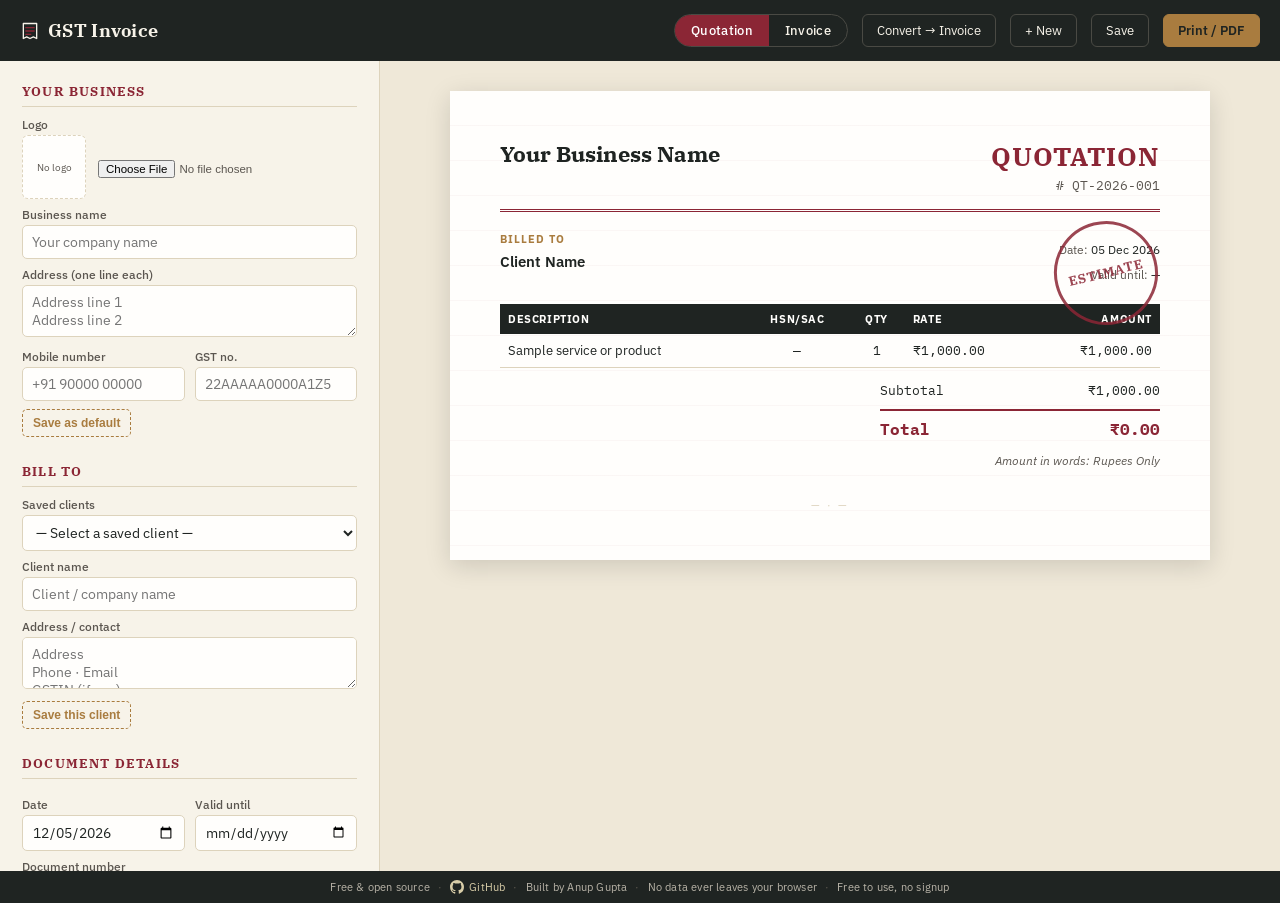
==== index.html @ e52aedb7 "Initial commit: refactor GST Invoice to modular structure with SOLID principles" ====
<!DOCTYPE html>
<html lang="en">
<head>
  <meta charset="UTF-8">
  <meta name="viewport" content="width=device-width, initial-scale=1.0">
  <title>GST Invoice — Quotation &amp; Invoice Maker</title>
  <link rel="stylesheet" href="css/styles.css">
</head>
<body>
  <div class="app">
    <!-- Top toolbar controls -->
    <div class="topbar">
      <div class="brandmark">
        <svg width="20" height="20" viewBox="0 0 24 24" fill="none" aria-hidden="true">
          <path d="M4 3h16v18l-4-2-4 2-4-2-4 2V3z" stroke="#F7F3E9" stroke-width="1.6" stroke-linejoin="round"/>
          <path d="M7 8h10M7 12h10M7 16h6" stroke="#8B2635" stroke-width="1.6" stroke-linecap="round"/>
        </svg>
        GST Invoice
      </div>
      <div class="modeToggle">
        <button id="modeQuoteBtn" class="active">Quotation</button>
        <button id="modeInvoiceBtn">Invoice</button>
      </div>
      <button class="topbtn" id="convertBtn">Convert → Invoice</button>
      <button class="topbtn">+ New</button>
      <button class="topbtn">Save</button>
      <button class="topbtn primary">Print / PDF</button>
    </div>

    <!-- Left panel for user inputs -->
    <div class="panel">
      <!-- Section: Your Business details -->
      <div class="section">
        <h3>Your business</h3>
        <label for="logoFile">Logo</label>
        <div class="logoRow">
          <div class="logoPreviewBox" id="logoPreviewBox">No logo</div>
          <div>
            <input type="file" id="logoFile" accept="image/*">
            <button class="miniBtn" id="logoRemoveBtn" style="display:none;">Remove logo</button>
          </div>
        </div>
        <label for="coName">Business name</label>
        <input type="text" id="coName" placeholder="Your company name">
        
        <label for="coMeta">Address (one line each)</label>
        <textarea id="coMeta" placeholder="Address line 1&#10;Address line 2"></textarea>
        
        <div class="row2">
          <div>
            <label for="coMobile">Mobile number</label>
            <input type="text" id="coMobile" placeholder="+91 90000 00000">
          </div>
          <div>
            <label for="coGSTIN">GST no.</label>
            <input type="text" id="coGSTIN" placeholder="22AAAAA0000A1Z5">
          </div>
        </div>
        <button class="miniBtn">Save as default</button>
      </div>

      <!-- Section: Client details -->
      <div class="section">
        <h3>Bill to</h3>
        <label for="clientSelect">Saved clients</label>
        <select id="clientSelect">
          <option value="">— Select a saved client —</option>
        </select>
        <label for="clName">Client name</label>
        <input type="text" id="clName" placeholder="Client / company name">
        
        <label for="clMeta">Address / contact</label>
        <textarea id="clMeta" placeholder="Address&#10;Phone · Email&#10;GSTIN (if any)"></textarea>
        <button class="miniBtn">Save this client</button>
      </div>

      <!-- Section: Document details -->
      <div class="section">
        <h3>Document details</h3>
        <div class="row2">
          <div>
            <label id="dateLabel" for="docDate">Date</label>
            <input type="date" id="docDate">
          </div>
          <div>
            <label id="dueLabel" for="dueDate">Valid until</label>
            <input type="date" id="dueDate">
          </div>
        </div>
        <label for="docNumber">Document number</label>
        <input type="text" id="docNumber">
        
        <!-- Status Wrap (Invoice only) -->
        <div id="statusWrap" style="display:none;">
          <div class="row2">
            <div>
              <label for="docStatus">Status</label>
              <select id="docStatus">
                <option value="Unpaid">Unpaid</option>
                <option value="Partially Paid">Partially Paid</option>
                <option value="Paid">Paid</option>
              </select>
            </div>
            <div>
              <label for="amountReceived">Amount received</label>
              <input type="number" id="amountReceived" value="0" min="0">
            </div>
          </div>
        </div>
      </div>

      <!-- Section: Line items -->
      <div class="section">
        <h3>Line items</h3>
        <div id="itemsEditor"></div>
        <button class="miniBtn">+ Add item</button>
      </div>

      <!-- Section: Discount & Tax -->
      <div class="section">
        <h3>Discount &amp; tax</h3>
        <div class="row2">
          <div>
            <label for="discountPct">Discount (%)</label>
            <input type="number" id="discountPct" value="0" min="0">
          </div>
          <div>
            <label for="gstPct">GST rate (%)</label>
            <input type="number" id="gstPct" value="18" min="0">
          </div>
        </div>
        <div class="gstToggle">
          <label>
            <input type="radio" name="gstType" value="split" checked>
            CGST + SGST (same state)
          </label>
        </div>
        <div class="gstToggle">
          <label>
            <input type="radio" name="gstType" value="igst">
            IGST (different state)
          </label>
        </div>
      </div>

      <!-- Section: Bank details (Invoice only) -->
      <div class="section" id="bankSection" style="display:none;">
        <h3>Payment details</h3>
        <textarea id="bankInfo" placeholder="Bank name&#10;Account no.&#10;IFSC&#10;UPI ID"></textarea>
      </div>

      <!-- Section: Notes/Terms -->
      <div class="section">
        <h3>Notes / terms</h3>
        <textarea id="notes" placeholder="Thank you note, payment terms, validity conditions..."></textarea>
      </div>

      <!-- Section: Promo Banner -->
      <div class="section">
        <h3>Promo banner (bottom of document)</h3>
        <p class="hint">Fixed 2" strip at the bottom of every quotation &amp; invoice — good for offers, a QR code, or a footer ad. Stays the same across all your documents.</p>
        <div class="logoRow">
          <div class="logoPreviewBox wide" id="promoPreviewBox">No banner</div>
          <div>
            <input type="file" id="promoFile" accept="image/*">
            <button class="miniBtn" id="promoRemoveBtn" style="display:none;">Remove banner</button>
          </div>
        </div>
      </div>

      <!-- Section: Saved Documents list -->
      <div class="section">
        <h3>Saved documents</h3>
        <div class="savedList" id="savedList"></div>
      </div>
    </div>

    <!-- Right panel for sheet preview -->
    <div class="previewWrap">
      <div class="sheet" id="sheet"></div>
    </div>

    <!-- Application Footer -->
    <div class="appFooter">
      <span>Free &amp; open source</span>
      <span class="dot">·</span>
      <a href="https://github.com/anupgupta/quotation-invoice-maker" target="_blank" rel="noopener">
        <svg width="14" height="14" viewBox="0 0 16 16" fill="currentColor" aria-hidden="true">
          <path d="M8 0C3.58 0 0 3.58 0 8c0 3.54 2.29 6.53 5.47 7.59.4.07.55-.17.55-.38 0-.19-.01-.82-.01-1.49-2.01.37-2.53-.49-2.69-.94-.09-.23-.48-.94-.82-1.13-.28-.15-.68-.52-.01-.53.63-.01 1.08.58 1.23.82.72 1.21 1.87.87 2.33.66.07-.52.28-.87.51-1.07-1.78-.2-3.64-.89-3.64-3.95 0-.87.31-1.59.82-2.15-.08-.2-.36-1.02.08-2.12 0 0 .67-.21 2.2.82.64-.18 1.32-.27 2-.27.68 0 1.36.09 2 .27 1.53-1.04 2.2-.82 2.2-.82.44 1.1.16 1.92.08 2.12.51.56.82 1.27.82 2.15 0 3.07-1.87 3.75-3.65 3.95.29.25.54.73.54 1.48 0 1.07-.01 1.93-.01 2.2 0 .21.15.46.55.38A8.01 8.01 0 0 0 16 8c0-4.42-3.58-8-8-8z"/>
        </svg>
        GitHub
      </a>
      <span class="dot">·</span>
      <span>Built by Anup Gupta</span>
      <span class="dot">·</span>
      <span>No data ever leaves your browser</span>
      <span class="dot">·</span>
      <span>Free to use, no signup</span>
    </div>
  </div>

  <!-- Application script orchestrator loaded as ES Module -->
  <script type="module" src="js/app.js"></script>
</body>
</html>
---- css/styles.css ----
@import url('https://fonts.googleapis.com/css2?family=IBM+Plex+Serif:wght@500;600;700&family=IBM+Plex+Sans:wght@400;500;600&family=IBM+Plex+Mono:wght@400;500;600&display=swap');

:root {
  --paper: #F7F3E9;
  --paper-dark: #EFE8D8;
  --ink: #1F2422;
  --ink-soft: #5B5650;
  --rule-red: #8B2635;
  --rule-red-soft: #c96a76;
  --brass: #A97C3F;
  --white: #FFFEFC;
  --green: #3F6B4A;
  --border: #DDD3BC;
}

* {
  box-sizing: border-box;
}

body {
  margin: 0;
  background: var(--paper);
  color: var(--ink);
  font-family: 'IBM Plex Sans', sans-serif;
}

.app {
  display: grid;
  grid-template-columns: 380px 1fr;
  grid-template-rows: auto 1fr auto;
  min-height: 100vh;
}

@media (max-width: 900px) {
  .app {
    grid-template-columns: 1fr;
  }
}

/* ---------- Top bar ---------- */
.topbar {
  grid-column: 1 / -1;
  display: flex;
  align-items: center;
  gap: 14px;
  padding: 14px 20px;
  background: var(--ink);
  color: var(--paper);
  flex-wrap: wrap;
}

.brandmark {
  font-family: 'IBM Plex Serif', serif;
  font-weight: 700;
  font-size: 18px;
  letter-spacing: .3px;
  margin-right: auto;
  display: flex;
  align-items: center;
  gap: 8px;
}

.brandmark svg {
  flex: none;
}

.modeToggle {
  display: flex;
  border: 1px solid #4a4a44;
  border-radius: 999px;
  overflow: hidden;
}

.modeToggle button {
  background: none;
  border: none;
  color: var(--paper);
  padding: 7px 16px;
  font-family: 'IBM Plex Sans', sans-serif;
  font-size: 13px;
  font-weight: 500;
  cursor: pointer;
  letter-spacing: .3px;
}

.modeToggle button.active {
  background: var(--rule-red);
  color: #fff;
}

.topbtn {
  background: none;
  border: 1px solid #4a4a44;
  color: var(--paper);
  padding: 7px 14px;
  border-radius: 6px;
  font-size: 13px;
  cursor: pointer;
  font-family: 'IBM Plex Sans', sans-serif;
  display: flex;
  align-items: center;
  gap: 6px;
}

.topbtn:hover {
  background: #33322e;
}

.topbtn.primary {
  background: var(--brass);
  border-color: var(--brass);
  color: #1F2422;
  font-weight: 600;
}

.topbtn.primary:hover {
  filter: brightness(1.08);
}

/* ---------- Left panel ---------- */
.panel {
  padding: 22px 22px 60px;
  overflow-y: auto;
  max-height: calc(100vh - 90px);
  border-right: 1px solid var(--border);
}

.panel::-webkit-scrollbar {
  width: 8px;
}

.panel::-webkit-scrollbar-thumb {
  background: var(--border);
  border-radius: 4px;
}

.section {
  margin-bottom: 26px;
}

.section h3 {
  font-family: 'IBM Plex Serif', serif;
  font-size: 13px;
  text-transform: uppercase;
  letter-spacing: 1.2px;
  color: var(--rule-red);
  margin: 0 0 10px;
  border-bottom: 1px solid var(--border);
  padding-bottom: 6px;
}

label {
  display: block;
  font-size: 11.5px;
  color: var(--ink-soft);
  margin: 8px 0 3px;
  font-weight: 500;
}

input[type=text],
input[type=number],
input[type=date],
textarea,
select {
  width: 100%;
  padding: 7px 9px;
  border: 1px solid var(--border);
  border-radius: 5px;
  background: var(--white);
  font-family: 'IBM Plex Sans', sans-serif;
  font-size: 13.5px;
  color: var(--ink);
}

textarea {
  resize: vertical;
  min-height: 50px;
  font-family: 'IBM Plex Sans', sans-serif;
}

.row2 {
  display: grid;
  grid-template-columns: 1fr 1fr;
  gap: 10px;
}

.miniBtn {
  background: none;
  border: 1px dashed var(--brass);
  color: var(--brass);
  padding: 6px 10px;
  border-radius: 5px;
  font-size: 12px;
  cursor: pointer;
  margin-top: 8px;
  font-weight: 600;
}

.miniBtn:hover {
  background: #fbf0dd;
}

.item-row {
  border: 1px solid var(--border);
  border-radius: 6px;
  padding: 10px;
  margin-bottom: 8px;
  background: var(--white);
  position: relative;
}

.item-row .remove {
  position: absolute;
  top: 6px;
  right: 8px;
  background: none;
  border: none;
  color: var(--rule-red-soft);
  cursor: pointer;
  font-size: 15px;
}

.item-row .remove:hover {
  color: var(--rule-red);
}

.item-grid {
  display: grid;
  grid-template-columns: 2fr 1fr;
  gap: 8px;
}

.item-grid3 {
  display: grid;
  grid-template-columns: 1fr 1fr 1fr;
  gap: 8px;
  margin-top: 6px;
}

.gstToggle {
  display: flex;
  gap: 8px;
  margin-top: 6px;
}

.gstToggle label {
  display: flex;
  align-items: center;
  gap: 5px;
  font-size: 12px;
  color: var(--ink);
  font-weight: 400;
  margin: 0;
}

.savedList {
  display: flex;
  flex-direction: column;
  gap: 6px;
  max-height: 180px;
  overflow-y: auto;
}

.savedItem {
  display: flex;
  justify-content: space-between;
  align-items: center;
  padding: 7px 9px;
  border: 1px solid var(--border);
  border-radius: 5px;
  background: var(--white);
  font-size: 12px;
  cursor: pointer;
}

.savedItem:hover {
  border-color: var(--brass);
}

.savedItem .del {
  color: var(--rule-red-soft);
  cursor: pointer;
  font-size: 13px;
}

.savedItem .del:hover {
  color: var(--rule-red);
}

.empty-note {
  font-size: 12px;
  color: var(--ink-soft);
  font-style: italic;
}

.hint {
  font-size: 11.5px;
  color: var(--ink-soft);
  margin: 0 0 8px;
  line-height: 1.5;
}

.logoRow {
  display: flex;
  gap: 12px;
  align-items: center;
  margin-bottom: 4px;
}

.logoPreviewBox {
  width: 64px;
  height: 64px;
  border: 1px dashed var(--border);
  border-radius: 6px;
  background: var(--white);
  display: flex;
  align-items: center;
  justify-content: center;
  font-size: 10px;
  color: var(--ink-soft);
  overflow: hidden;
  flex: none;
}

.logoPreviewBox img {
  width: 100%;
  height: 100%;
  object-fit: contain;
}

.logoPreviewBox.wide {
  width: 120px;
  height: 44px;
}

input[type=file] {
  font-size: 11.5px;
  color: var(--ink-soft);
  width: 100%;
}

/* ---------- Document preview ---------- */
.previewWrap {
  padding: 30px;
  display: flex;
  justify-content: center;
  align-items: flex-start;
  background: var(--paper-dark);
  overflow-y: auto;
  max-height: calc(100vh - 90px);
}

.sheet {
  width: 100%;
  max-width: 760px;
  background: var(--white);
  box-shadow: 0 6px 24px rgba(0, 0, 0, 0.14);
  padding: 48px 50px;
  position: relative;
  font-family: 'IBM Plex Sans', sans-serif;
  color: var(--ink);
  background-image: repeating-linear-gradient(transparent, transparent 34px, rgba(139, 38, 53, 0.07) 35px);
}

.sheet-head {
  display: flex;
  justify-content: space-between;
  align-items: flex-start;
  border-bottom: 3px double var(--rule-red);
  padding-bottom: 16px;
  margin-bottom: 20px;
}

.sheet-head .coBlock {
  display: flex;
  gap: 14px;
  align-items: flex-start;
}

.sheet-head .co-logo {
  width: 56px;
  height: 56px;
  object-fit: contain;
  flex: none;
}

.co-name {
  font-family: 'IBM Plex Serif', serif;
  font-weight: 700;
  font-size: 22px;
  color: var(--ink);
}

.co-meta {
  font-size: 11.5px;
  color: var(--ink-soft);
  margin-top: 4px;
  line-height: 1.5;
  white-space: pre-line;
}

.doc-title {
  font-family: 'IBM Plex Serif', serif;
  font-weight: 700;
  font-size: 26px;
  letter-spacing: 1px;
  text-align: right;
  color: var(--rule-red);
}

.doc-num {
  font-family: 'IBM Plex Mono', monospace;
  font-size: 12.5px;
  color: var(--ink-soft);
  text-align: right;
  margin-top: 4px;
}

.stamp {
  position: absolute;
  top: 130px;
  right: 52px;
  width: 104px;
  height: 104px;
  border: 3px solid var(--rule-red);
  border-radius: 50%;
  color: var(--rule-red);
  display: flex;
  align-items: center;
  justify-content: center;
  text-align: center;
  font-family: 'IBM Plex Serif', serif;
  font-weight: 700;
  font-size: 13px;
  letter-spacing: 1px;
  transform: rotate(-14deg);
  opacity: .85;
  text-transform: uppercase;
  line-height: 1.3;
  pointer-events: none;
}

.stamp.paid {
  border-color: var(--green);
  color: var(--green);
}

.parties {
  display: grid;
  grid-template-columns: 1fr 1fr;
  gap: 20px;
  margin-bottom: 22px;
}

.parties h4 {
  font-size: 10.5px;
  text-transform: uppercase;
  letter-spacing: 1px;
  color: var(--brass);
  margin: 0 0 6px;
}

.parties .name {
  font-weight: 600;
  font-size: 14.5px;
  margin-bottom: 2px;
}

.parties .meta {
  font-size: 12px;
  color: var(--ink-soft);
  white-space: pre-line;
  line-height: 1.5;
}

.datebox {
  margin-top: 10px;
  font-size: 12px;
}

.datebox span {
  color: var(--ink-soft);
}

table.items {
  width: 100%;
  border-collapse: collapse;
  margin-bottom: 6px;
}

table.items th {
  font-size: 10.5px;
  text-transform: uppercase;
  letter-spacing: .6px;
  color: var(--white);
  background: var(--ink);
  text-align: left;
  padding: 8px 8px;
}

table.items th:last-child,
table.items td:last-child {
  text-align: right;
}

table.items th:nth-child(2),
table.items td:nth-child(2) {
  text-align: center;
}

table.items th:nth-child(3),
table.items td:nth-child(3) {
  text-align: center;
}

table.items td {
  padding: 8px 8px;
  border-bottom: 1px solid var(--border);
  font-size: 13px;
  font-family: 'IBM Plex Mono', monospace;
}

table.items td:first-child {
  font-family: 'IBM Plex Sans', sans-serif;
}

.totals {
  margin-left: auto;
  width: 280px;
  margin-top: 10px;
}

.totals .tline {
  display: flex;
  justify-content: space-between;
  padding: 4px 0;
  font-size: 13px;
  font-family: 'IBM Plex Mono', monospace;
}

.totals .tline.grand {
  border-top: 2px solid var(--rule-red);
  margin-top: 6px;
  padding-top: 8px;
  font-size: 16px;
  font-weight: 700;
  color: var(--rule-red);
}

.amountWords {
  margin-top: 10px;
  font-size: 11.5px;
  color: var(--ink-soft);
  font-style: italic;
  text-align: right;
}

.notesBlock {
  margin-top: 26px;
  font-size: 12px;
  color: var(--ink-soft);
  border-top: 1px dashed var(--border);
  padding-top: 14px;
  white-space: pre-line;
  line-height: 1.6;
}

.bankBlock {
  margin-top: 16px;
  font-size: 11.5px;
  color: var(--ink-soft);
  white-space: pre-line;
}

.bankBlock h4 {
  font-size: 10.5px;
  text-transform: uppercase;
  letter-spacing: 1px;
  color: var(--brass);
  margin: 0 0 4px;
}

.footRule {
  margin-top: 30px;
  text-align: center;
  font-size: 10.5px;
  color: var(--border);
  letter-spacing: 2px;
}

.promoBanner {
  height: 2in;
  margin-top: 22px;
  border-top: 1px dashed var(--border);
  padding-top: 10px;
  display: flex;
  align-items: center;
  justify-content: center;
  overflow: hidden;
}

.promoBanner img {
  max-width: 100%;
  max-height: 100%;
  object-fit: contain;
}

@media print {
  body * {
    visibility: hidden;
  }
  .sheet,
  .sheet * {
    visibility: visible;
  }
  .sheet {
    position: absolute;
    top: 0;
    left: 0;
    box-shadow: none;
    width: 100%;
    max-width: 100%;
    margin: 0;
  }
  @page {
    margin: 14mm;
  }
}

.appFooter {
  grid-column: 1 / -1;
  display: flex;
  flex-wrap: wrap;
  align-items: center;
  justify-content: center;
  gap: 8px;
  padding: 9px 16px;
  background: var(--ink);
  color: #B9B4A8;
  font-size: 11px;
  letter-spacing: .2px;
}

.appFooter a {
  color: #D8CDA8;
  text-decoration: none;
  display: inline-flex;
  align-items: center;
  gap: 5px;
}

.appFooter a:hover {
  color: #fff;
}

.appFooter .dot {
  color: #5c584f;
}
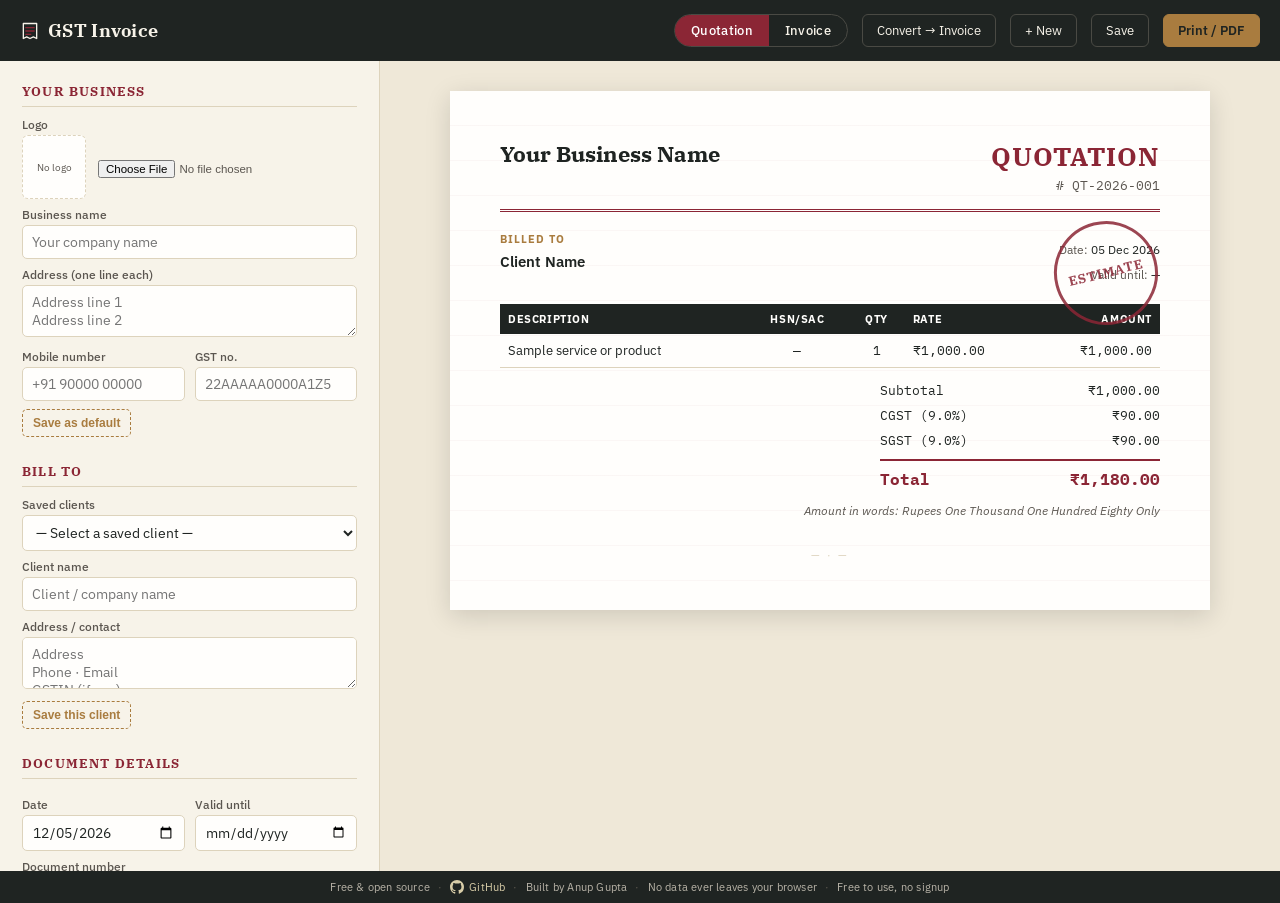
==== commit 65d7a464: "Fix: Resolve item addition event binding and GST calculation NaN bugs" ====
--- a/index.html
+++ b/index.html
@@ -1,19 +1,21 @@
 <!DOCTYPE html>
 <html lang="en">
+
 <head>
   <meta charset="UTF-8">
   <meta name="viewport" content="width=device-width, initial-scale=1.0">
   <title>GST Invoice — Quotation &amp; Invoice Maker</title>
   <link rel="stylesheet" href="css/styles.css">
 </head>
+
 <body>
   <div class="app">
     <!-- Top toolbar controls -->
     <div class="topbar">
       <div class="brandmark">
         <svg width="20" height="20" viewBox="0 0 24 24" fill="none" aria-hidden="true">
-          <path d="M4 3h16v18l-4-2-4 2-4-2-4 2V3z" stroke="#F7F3E9" stroke-width="1.6" stroke-linejoin="round"/>
-          <path d="M7 8h10M7 12h10M7 16h6" stroke="#8B2635" stroke-width="1.6" stroke-linecap="round"/>
+          <path d="M4 3h16v18l-4-2-4 2-4-2-4 2V3z" stroke="#F7F3E9" stroke-width="1.6" stroke-linejoin="round" />
+          <path d="M7 8h10M7 12h10M7 16h6" stroke="#8B2635" stroke-width="1.6" stroke-linecap="round" />
         </svg>
         GST Invoice
       </div>
@@ -22,9 +24,9 @@
         <button id="modeInvoiceBtn">Invoice</button>
       </div>
       <button class="topbtn" id="convertBtn">Convert → Invoice</button>
-      <button class="topbtn">+ New</button>
-      <button class="topbtn">Save</button>
-      <button class="topbtn primary">Print / PDF</button>
+      <button class="topbtn" id="newDocBtn">+ New</button>
+      <button class="topbtn" id="saveDocBtn">Save</button>
+      <button class="topbtn primary" id="printDocBtn">Print / PDF</button>
     </div>
 
     <!-- Left panel for user inputs -->
@@ -42,10 +44,10 @@
         </div>
         <label for="coName">Business name</label>
         <input type="text" id="coName" placeholder="Your company name">
-        
+
         <label for="coMeta">Address (one line each)</label>
         <textarea id="coMeta" placeholder="Address line 1&#10;Address line 2"></textarea>
-        
+
         <div class="row2">
           <div>
             <label for="coMobile">Mobile number</label>
@@ -56,7 +58,7 @@
             <input type="text" id="coGSTIN" placeholder="22AAAAA0000A1Z5">
           </div>
         </div>
-        <button class="miniBtn">Save as default</button>
+        <button class="miniBtn" id="saveCompanyBtn">Save as default</button>
       </div>
 
       <!-- Section: Client details -->
@@ -68,10 +70,10 @@
         </select>
         <label for="clName">Client name</label>
         <input type="text" id="clName" placeholder="Client / company name">
-        
+
         <label for="clMeta">Address / contact</label>
         <textarea id="clMeta" placeholder="Address&#10;Phone · Email&#10;GSTIN (if any)"></textarea>
-        <button class="miniBtn">Save this client</button>
+        <button class="miniBtn" id="saveClientBtn">Save this client</button>
       </div>
 
       <!-- Section: Document details -->
@@ -89,7 +91,7 @@
         </div>
         <label for="docNumber">Document number</label>
         <input type="text" id="docNumber">
-        
+
         <!-- Status Wrap (Invoice only) -->
         <div id="statusWrap" style="display:none;">
           <div class="row2">
@@ -113,7 +115,7 @@
       <div class="section">
         <h3>Line items</h3>
         <div id="itemsEditor"></div>
-        <button class="miniBtn">+ Add item</button>
+        <button class="miniBtn" id="addItemBtn">+ Add item</button>
       </div>
 
       <!-- Section: Discount & Tax -->
@@ -158,7 +160,8 @@
       <!-- Section: Promo Banner -->
       <div class="section">
         <h3>Promo banner (bottom of document)</h3>
-        <p class="hint">Fixed 2" strip at the bottom of every quotation &amp; invoice — good for offers, a QR code, or a footer ad. Stays the same across all your documents.</p>
+        <p class="hint">Fixed 2" strip at the bottom of every quotation &amp; invoice — good for offers, a QR code, or a
+          footer ad. Stays the same across all your documents.</p>
         <div class="logoRow">
           <div class="logoPreviewBox wide" id="promoPreviewBox">No banner</div>
           <div>
@@ -184,9 +187,10 @@
     <div class="appFooter">
       <span>Free &amp; open source</span>
       <span class="dot">·</span>
-      <a href="https://github.com/anupgupta/quotation-invoice-maker" target="_blank" rel="noopener">
+      <a href="https://github.com/theRealGupta/GST-Invoice" target="_blank" rel="noopener">
         <svg width="14" height="14" viewBox="0 0 16 16" fill="currentColor" aria-hidden="true">
-          <path d="M8 0C3.58 0 0 3.58 0 8c0 3.54 2.29 6.53 5.47 7.59.4.07.55-.17.55-.38 0-.19-.01-.82-.01-1.49-2.01.37-2.53-.49-2.69-.94-.09-.23-.48-.94-.82-1.13-.28-.15-.68-.52-.01-.53.63-.01 1.08.58 1.23.82.72 1.21 1.87.87 2.33.66.07-.52.28-.87.51-1.07-1.78-.2-3.64-.89-3.64-3.95 0-.87.31-1.59.82-2.15-.08-.2-.36-1.02.08-2.12 0 0 .67-.21 2.2.82.64-.18 1.32-.27 2-.27.68 0 1.36.09 2 .27 1.53-1.04 2.2-.82 2.2-.82.44 1.1.16 1.92.08 2.12.51.56.82 1.27.82 2.15 0 3.07-1.87 3.75-3.65 3.95.29.25.54.73.54 1.48 0 1.07-.01 1.93-.01 2.2 0 .21.15.46.55.38A8.01 8.01 0 0 0 16 8c0-4.42-3.58-8-8-8z"/>
+          <path
+            d="M8 0C3.58 0 0 3.58 0 8c0 3.54 2.29 6.53 5.47 7.59.4.07.55-.17.55-.38 0-.19-.01-.82-.01-1.49-2.01.37-2.53-.49-2.69-.94-.09-.23-.48-.94-.82-1.13-.28-.15-.68-.52-.01-.53.63-.01 1.08.58 1.23.82.72 1.21 1.87.87 2.33.66.07-.52.28-.87.51-1.07-1.78-.2-3.64-.89-3.64-3.95 0-.87.31-1.59.82-2.15-.08-.2-.36-1.02.08-2.12 0 0 .67-.21 2.2.82.64-.18 1.32-.27 2-.27.68 0 1.36.09 2 .27 1.53-1.04 2.2-.82 2.2-.82.44 1.1.16 1.92.08 2.12.51.56.82 1.27.82 2.15 0 3.07-1.87 3.75-3.65 3.95.29.25.54.73.54 1.48 0 1.07-.01 1.93-.01 2.2 0 .21.15.46.55.38A8.01 8.01 0 0 0 16 8c0-4.42-3.58-8-8-8z" />
         </svg>
         GitHub
       </a>
@@ -202,4 +206,5 @@
   <!-- Application script orchestrator loaded as ES Module -->
   <script type="module" src="js/app.js"></script>
 </body>
-</html>
+
+</html>
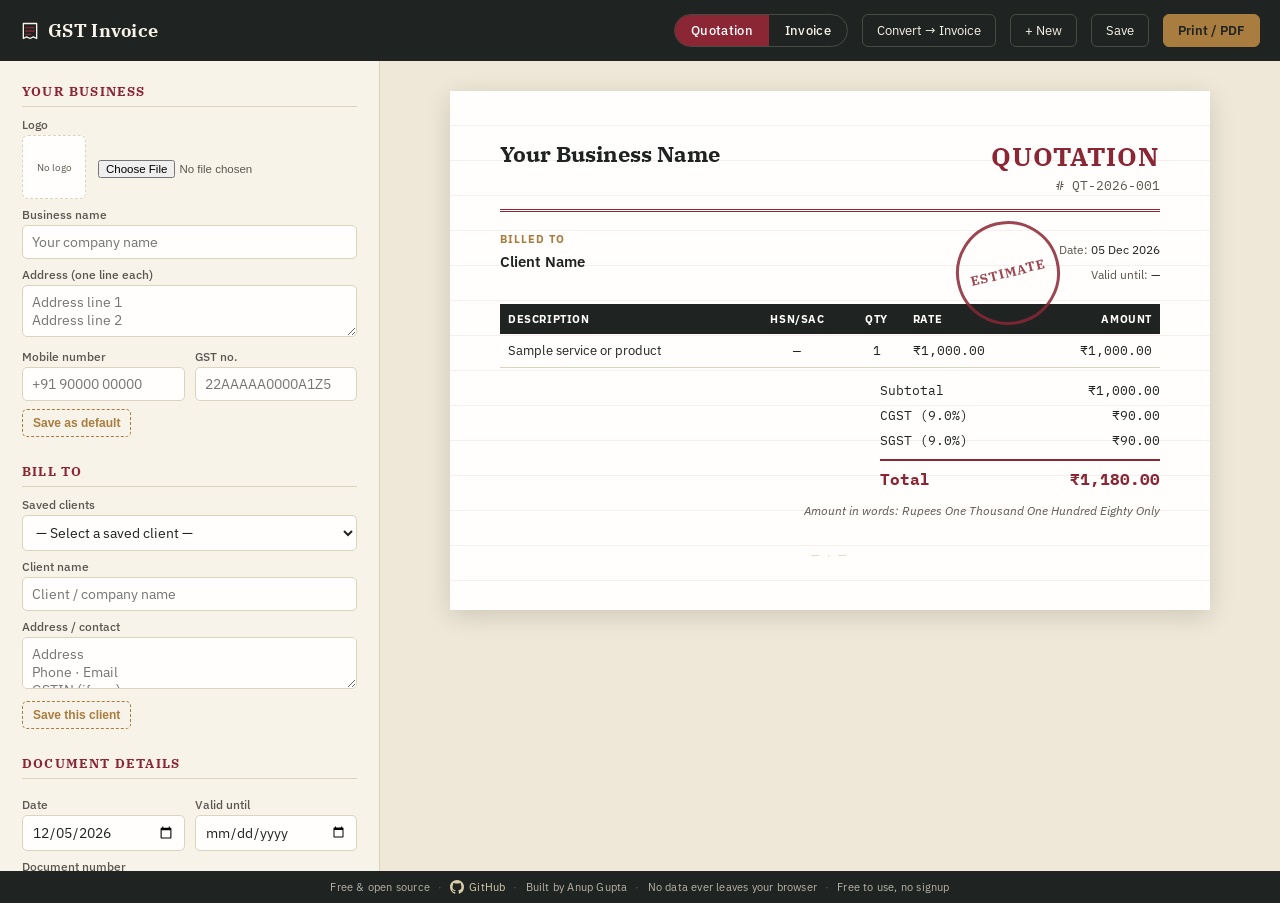
==== commit 0b7a25d5: "feat: add favicon to application header" ====
--- a/index.html
+++ b/index.html
@@ -4,21 +4,69 @@
 <head>
   <meta charset="UTF-8">
   <meta name="viewport" content="width=device-width, initial-scale=1.0">
-  <title>GST Invoice — Quotation &amp; Invoice Maker</title>
+  <title>GST Invoice — Free Quotation &amp; Invoice Maker</title>
+  <link rel="icon" type="image/svg+xml" href="favicon.svg">
+  <meta name="description" content="Free, open-source, and privacy-focused GST invoice and quotation maker. Generate professional PDF invoices and estimates directly in your browser with zero signup, no tracking, and complete offline capability.">
+  <meta name="keywords" content="gst invoice, quotation maker, invoice maker, free invoice generator, privacy-focused billing, offline invoicing, estimates generator, gst billing tool, indian gst calculator">
+  <meta name="author" content="Anup Gupta">
+  <meta name="robots" content="index, follow">
+  <link rel="canonical" href="https://therealgupta.github.io/GST-Invoice/">
+
+  <!-- Open Graph / Facebook -->
+  <meta property="og:type" content="website">
+  <meta property="og:url" content="https://therealgupta.github.io/GST-Invoice/">
+  <meta property="og:title" content="GST Invoice — Free Quotation &amp; Invoice Maker">
+  <meta property="og:description" content="A beautiful, privacy-focused billing tool. Generate professional estimates and GST invoices offline in your browser. 100% free with no signup.">
+  <meta property="og:image" content="https://therealgupta.github.io/GST-Invoice/og-image.png">
+
+  <!-- Twitter -->
+  <meta name="twitter:card" content="summary_large_image">
+  <meta name="twitter:url" content="https://therealgupta.github.io/GST-Invoice/">
+  <meta name="twitter:title" content="GST Invoice — Free Quotation &amp; Invoice Maker">
+  <meta name="twitter:description" content="A beautiful, privacy-focused billing tool. Generate professional estimates and GST invoices offline in your browser. 100% free with no signup.">
+  <meta name="twitter:image" content="https://therealgupta.github.io/GST-Invoice/og-image.png">
+
+  <!-- Structured Data (JSON-LD) -->
+  <script type="application/ld+json">
+    {
+      "@context": "https://schema.org",
+      "@type": "WebApplication",
+      "name": "GST Invoice — Quotation & Invoice Maker",
+      "alternateName": "GST Invoice Maker",
+      "description": "A beautiful, lightweight, privacy-focused, and open-source billing tool. Generate professional estimates and tax invoices directly in your web browser with zero signup, no tracking, and complete offline capability.",
+      "url": "https://therealgupta.github.io/GST-Invoice/",
+      "applicationCategory": "BusinessApplication",
+      "operatingSystem": "All",
+      "browserRequirements": "Requires JavaScript. Requires HTML5.",
+      "softwareVersion": "1.0.0",
+      "screenshot": "https://therealgupta.github.io/GST-Invoice/og-image.png",
+      "license": "https://opensource.org/licenses/MIT",
+      "author": {
+        "@type": "Person",
+        "name": "Anup Gupta"
+      },
+      "offers": {
+        "@type": "Offer",
+        "price": "0",
+        "priceCurrency": "INR"
+      }
+    }
+  </script>
+
   <link rel="stylesheet" href="css/styles.css">
 </head>
 
 <body>
   <div class="app">
     <!-- Top toolbar controls -->
-    <div class="topbar">
-      <div class="brandmark">
+    <header class="topbar">
+      <h1 class="brandmark">
         <svg width="20" height="20" viewBox="0 0 24 24" fill="none" aria-hidden="true">
           <path d="M4 3h16v18l-4-2-4 2-4-2-4 2V3z" stroke="#F7F3E9" stroke-width="1.6" stroke-linejoin="round" />
           <path d="M7 8h10M7 12h10M7 16h6" stroke="#8B2635" stroke-width="1.6" stroke-linecap="round" />
         </svg>
         GST Invoice
-      </div>
+      </h1>
       <div class="modeToggle">
         <button id="modeQuoteBtn" class="active">Quotation</button>
         <button id="modeInvoiceBtn">Invoice</button>
@@ -27,13 +75,13 @@
       <button class="topbtn" id="newDocBtn">+ New</button>
       <button class="topbtn" id="saveDocBtn">Save</button>
       <button class="topbtn primary" id="printDocBtn">Print / PDF</button>
-    </div>
+    </header>
 
     <!-- Left panel for user inputs -->
-    <div class="panel">
+    <aside class="panel" aria-label="Billing Settings">
       <!-- Section: Your Business details -->
       <div class="section">
-        <h3>Your business</h3>
+        <h2>Your business</h2>
         <label for="logoFile">Logo</label>
         <div class="logoRow">
           <div class="logoPreviewBox" id="logoPreviewBox">No logo</div>
@@ -63,7 +111,7 @@
 
       <!-- Section: Client details -->
       <div class="section">
-        <h3>Bill to</h3>
+        <h2>Bill to</h2>
         <label for="clientSelect">Saved clients</label>
         <select id="clientSelect">
           <option value="">— Select a saved client —</option>
@@ -78,7 +126,7 @@
 
       <!-- Section: Document details -->
       <div class="section">
-        <h3>Document details</h3>
+        <h2>Document details</h2>
         <div class="row2">
           <div>
             <label id="dateLabel" for="docDate">Date</label>
@@ -113,14 +161,14 @@
 
       <!-- Section: Line items -->
       <div class="section">
-        <h3>Line items</h3>
+        <h2>Line items</h2>
         <div id="itemsEditor"></div>
         <button class="miniBtn" id="addItemBtn">+ Add item</button>
       </div>
 
       <!-- Section: Discount & Tax -->
       <div class="section">
-        <h3>Discount &amp; tax</h3>
+        <h2>Discount &amp; tax</h2>
         <div class="row2">
           <div>
             <label for="discountPct">Discount (%)</label>
@@ -147,19 +195,19 @@
 
       <!-- Section: Bank details (Invoice only) -->
       <div class="section" id="bankSection" style="display:none;">
-        <h3>Payment details</h3>
+        <h2>Payment details</h2>
         <textarea id="bankInfo" placeholder="Bank name&#10;Account no.&#10;IFSC&#10;UPI ID"></textarea>
       </div>
 
       <!-- Section: Notes/Terms -->
       <div class="section">
-        <h3>Notes / terms</h3>
+        <h2>Notes / terms</h2>
         <textarea id="notes" placeholder="Thank you note, payment terms, validity conditions..."></textarea>
       </div>
 
       <!-- Section: Promo Banner -->
       <div class="section">
-        <h3>Promo banner (bottom of document)</h3>
+        <h2>Promo banner (bottom of document)</h2>
         <p class="hint">Fixed 2" strip at the bottom of every quotation &amp; invoice — good for offers, a QR code, or a
           footer ad. Stays the same across all your documents.</p>
         <div class="logoRow">
@@ -173,18 +221,18 @@
 
       <!-- Section: Saved Documents list -->
       <div class="section">
-        <h3>Saved documents</h3>
+        <h2>Saved documents</h2>
         <div class="savedList" id="savedList"></div>
       </div>
-    </div>
+    </aside>
 
     <!-- Right panel for sheet preview -->
-    <div class="previewWrap">
+    <main class="previewWrap">
       <div class="sheet" id="sheet"></div>
-    </div>
+    </main>
 
     <!-- Application Footer -->
-    <div class="appFooter">
+    <footer class="appFooter">
       <span>Free &amp; open source</span>
       <span class="dot">·</span>
       <a href="https://github.com/theRealGupta/GST-Invoice" target="_blank" rel="noopener">
@@ -200,7 +248,7 @@
       <span>No data ever leaves your browser</span>
       <span class="dot">·</span>
       <span>Free to use, no signup</span>
-    </div>
+    </footer>
   </div>
 
   <!-- Application script orchestrator loaded as ES Module -->
--- a/css/styles.css
+++ b/css/styles.css
@@ -54,6 +54,7 @@
   font-weight: 700;
   font-size: 18px;
   letter-spacing: .3px;
+  margin: 0;
   margin-right: auto;
   display: flex;
   align-items: center;
@@ -138,7 +139,7 @@
   margin-bottom: 26px;
 }
 
-.section h3 {
+.section h2 {
   font-family: 'IBM Plex Serif', serif;
   font-size: 13px;
   text-transform: uppercase;
@@ -359,7 +360,7 @@
   position: relative;
   font-family: 'IBM Plex Sans', sans-serif;
   color: var(--ink);
-  background-image: repeating-linear-gradient(transparent, transparent 34px, rgba(139, 38, 53, 0.07) 35px);
+  background-image: url("data:image/svg+xml,%3Csvg xmlns='http://www.w3.org/2000/svg' width='1' height='35'%3E%3Crect y='34' width='1' height='1' fill='rgba(139,38,53,0.07)'/%3E%3C/svg%3E");
 }
 
 .sheet-head {
@@ -419,7 +420,7 @@
 .stamp {
   position: absolute;
   top: 130px;
-  right: 52px;
+  right: 150px;
   width: 104px;
   height: 104px;
   border: 3px solid var(--rule-red);
@@ -606,24 +607,41 @@
 }
 
 @media print {
-  body * {
-    visibility: hidden;
+  /* Collapse non-printed sidebar, toolbar, and footer layout sections to 0 height */
+  .topbar,
+  .panel,
+  .appFooter {
+    display: none !important;
   }
-  .sheet,
-  .sheet * {
-    visibility: visible;
+  
+  /* Normalize container styles for print pagination */
+  body {
+    background: #fff !important;
+  }
+  .app {
+    display: block !important;
+    min-height: 0 !important;
+    background: none !important;
+  }
+  .previewWrap {
+    display: block !important;
+    padding: 0 !important;
+    background: none !important;
+    max-height: none !important;
+    overflow: visible !important;
   }
   .sheet {
-    position: absolute;
-    top: 0;
-    left: 0;
-    box-shadow: none;
-    width: 100%;
-    max-width: 100%;
-    margin: 0;
+    box-shadow: none !important;
+    margin: 0 !important;
+    padding: 16mm 20mm !important; /* Print margin safety padding */
+    width: 100% !important;
+    max-width: 100% !important;
+    min-height: 100vh !important;  /* Forces sheet to occupy full page height so ruled lines repeat to the bottom */
+    -webkit-print-color-adjust: exact !important; /* Force print of background gradients */
+    print-color-adjust: exact !important;         /* Force print of background gradients */
   }
   @page {
-    margin: 14mm;
+    margin: 0; /* Hides browser URL, date, title, and page numbering headers/footers */
   }
 }
 
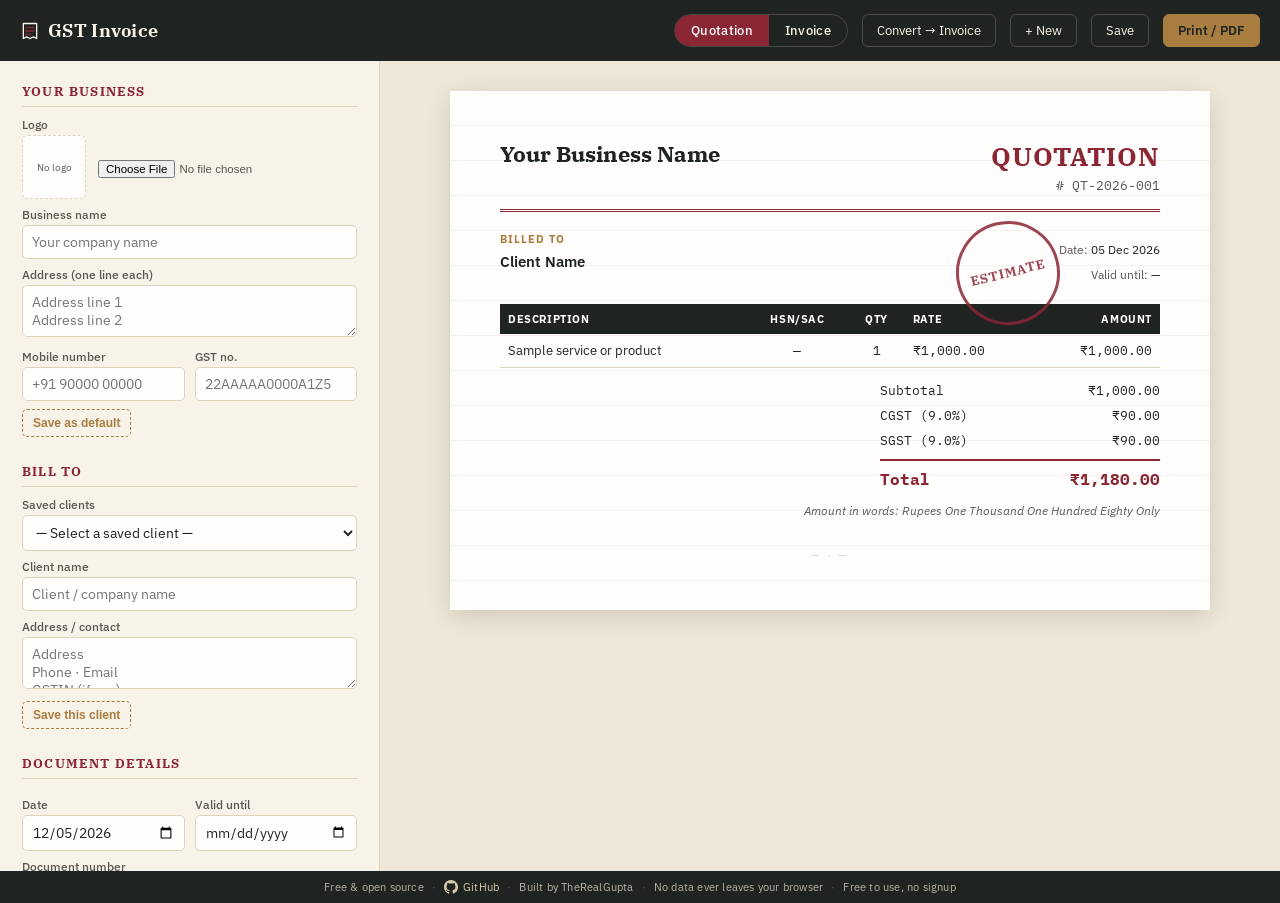
==== commit 192fdb7a: "style: reformat meta tag content and update site author credit in footer" ====
--- a/index.html
+++ b/index.html
@@ -6,8 +6,10 @@
   <meta name="viewport" content="width=device-width, initial-scale=1.0">
   <title>GST Invoice — Free Quotation &amp; Invoice Maker</title>
   <link rel="icon" type="image/svg+xml" href="favicon.svg">
-  <meta name="description" content="Free, open-source, and privacy-focused GST invoice and quotation maker. Generate professional PDF invoices and estimates directly in your browser with zero signup, no tracking, and complete offline capability.">
-  <meta name="keywords" content="gst invoice, quotation maker, invoice maker, free invoice generator, privacy-focused billing, offline invoicing, estimates generator, gst billing tool, indian gst calculator">
+  <meta name="description"
+    content="Free, open-source, and privacy-focused GST invoice and quotation maker. Generate professional PDF invoices and estimates directly in your browser with zero signup, no tracking, and complete offline capability.">
+  <meta name="keywords"
+    content="gst invoice, quotation maker, invoice maker, free invoice generator, privacy-focused billing, offline invoicing, estimates generator, gst billing tool, indian gst calculator">
   <meta name="author" content="Anup Gupta">
   <meta name="robots" content="index, follow">
   <link rel="canonical" href="https://therealgupta.github.io/GST-Invoice/">
@@ -16,14 +18,16 @@
   <meta property="og:type" content="website">
   <meta property="og:url" content="https://therealgupta.github.io/GST-Invoice/">
   <meta property="og:title" content="GST Invoice — Free Quotation &amp; Invoice Maker">
-  <meta property="og:description" content="A beautiful, privacy-focused billing tool. Generate professional estimates and GST invoices offline in your browser. 100% free with no signup.">
+  <meta property="og:description"
+    content="A beautiful, privacy-focused billing tool. Generate professional estimates and GST invoices offline in your browser. 100% free with no signup.">
   <meta property="og:image" content="https://therealgupta.github.io/GST-Invoice/og-image.png">
 
   <!-- Twitter -->
   <meta name="twitter:card" content="summary_large_image">
   <meta name="twitter:url" content="https://therealgupta.github.io/GST-Invoice/">
   <meta name="twitter:title" content="GST Invoice — Free Quotation &amp; Invoice Maker">
-  <meta name="twitter:description" content="A beautiful, privacy-focused billing tool. Generate professional estimates and GST invoices offline in your browser. 100% free with no signup.">
+  <meta name="twitter:description"
+    content="A beautiful, privacy-focused billing tool. Generate professional estimates and GST invoices offline in your browser. 100% free with no signup.">
   <meta name="twitter:image" content="https://therealgupta.github.io/GST-Invoice/og-image.png">
 
   <!-- Structured Data (JSON-LD) -->
@@ -243,7 +247,7 @@
         GitHub
       </a>
       <span class="dot">·</span>
-      <span>Built by Anup Gupta</span>
+      <span>Built by TheRealGupta</span>
       <span class="dot">·</span>
       <span>No data ever leaves your browser</span>
       <span class="dot">·</span>
